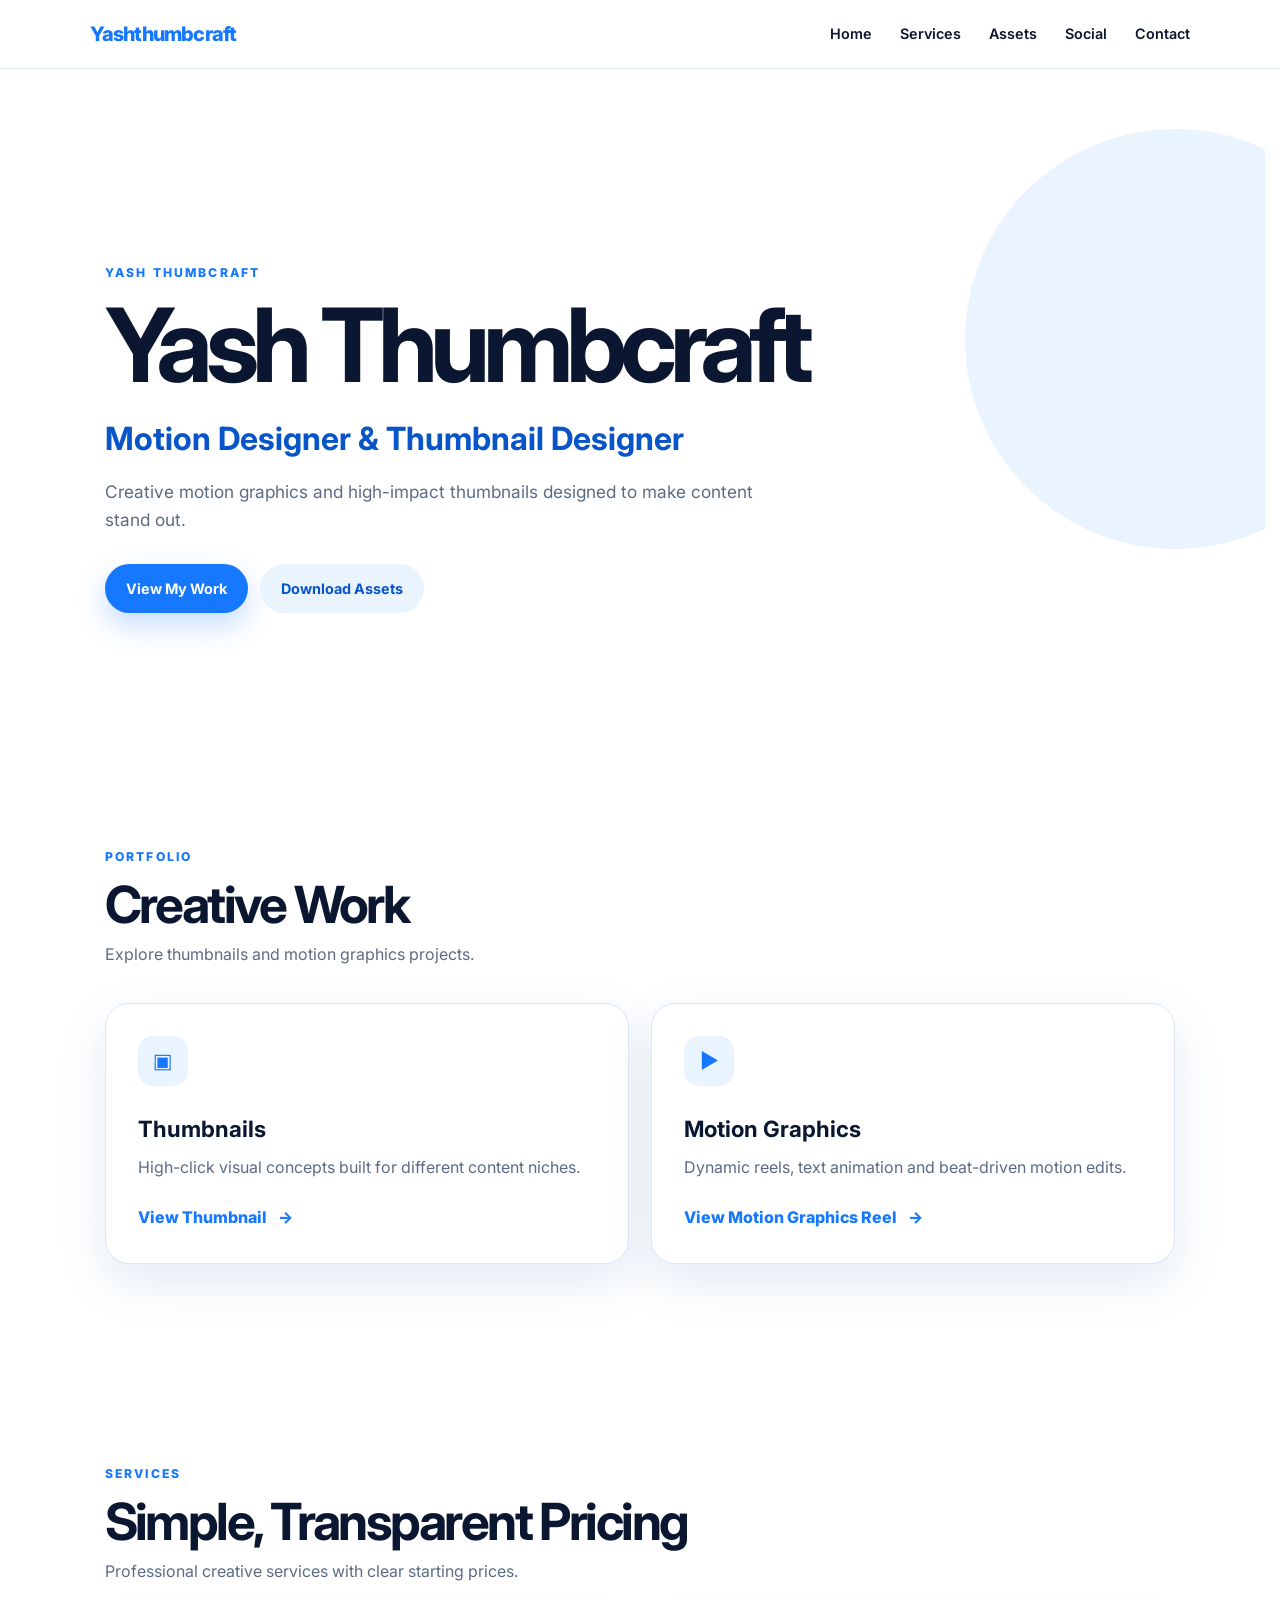
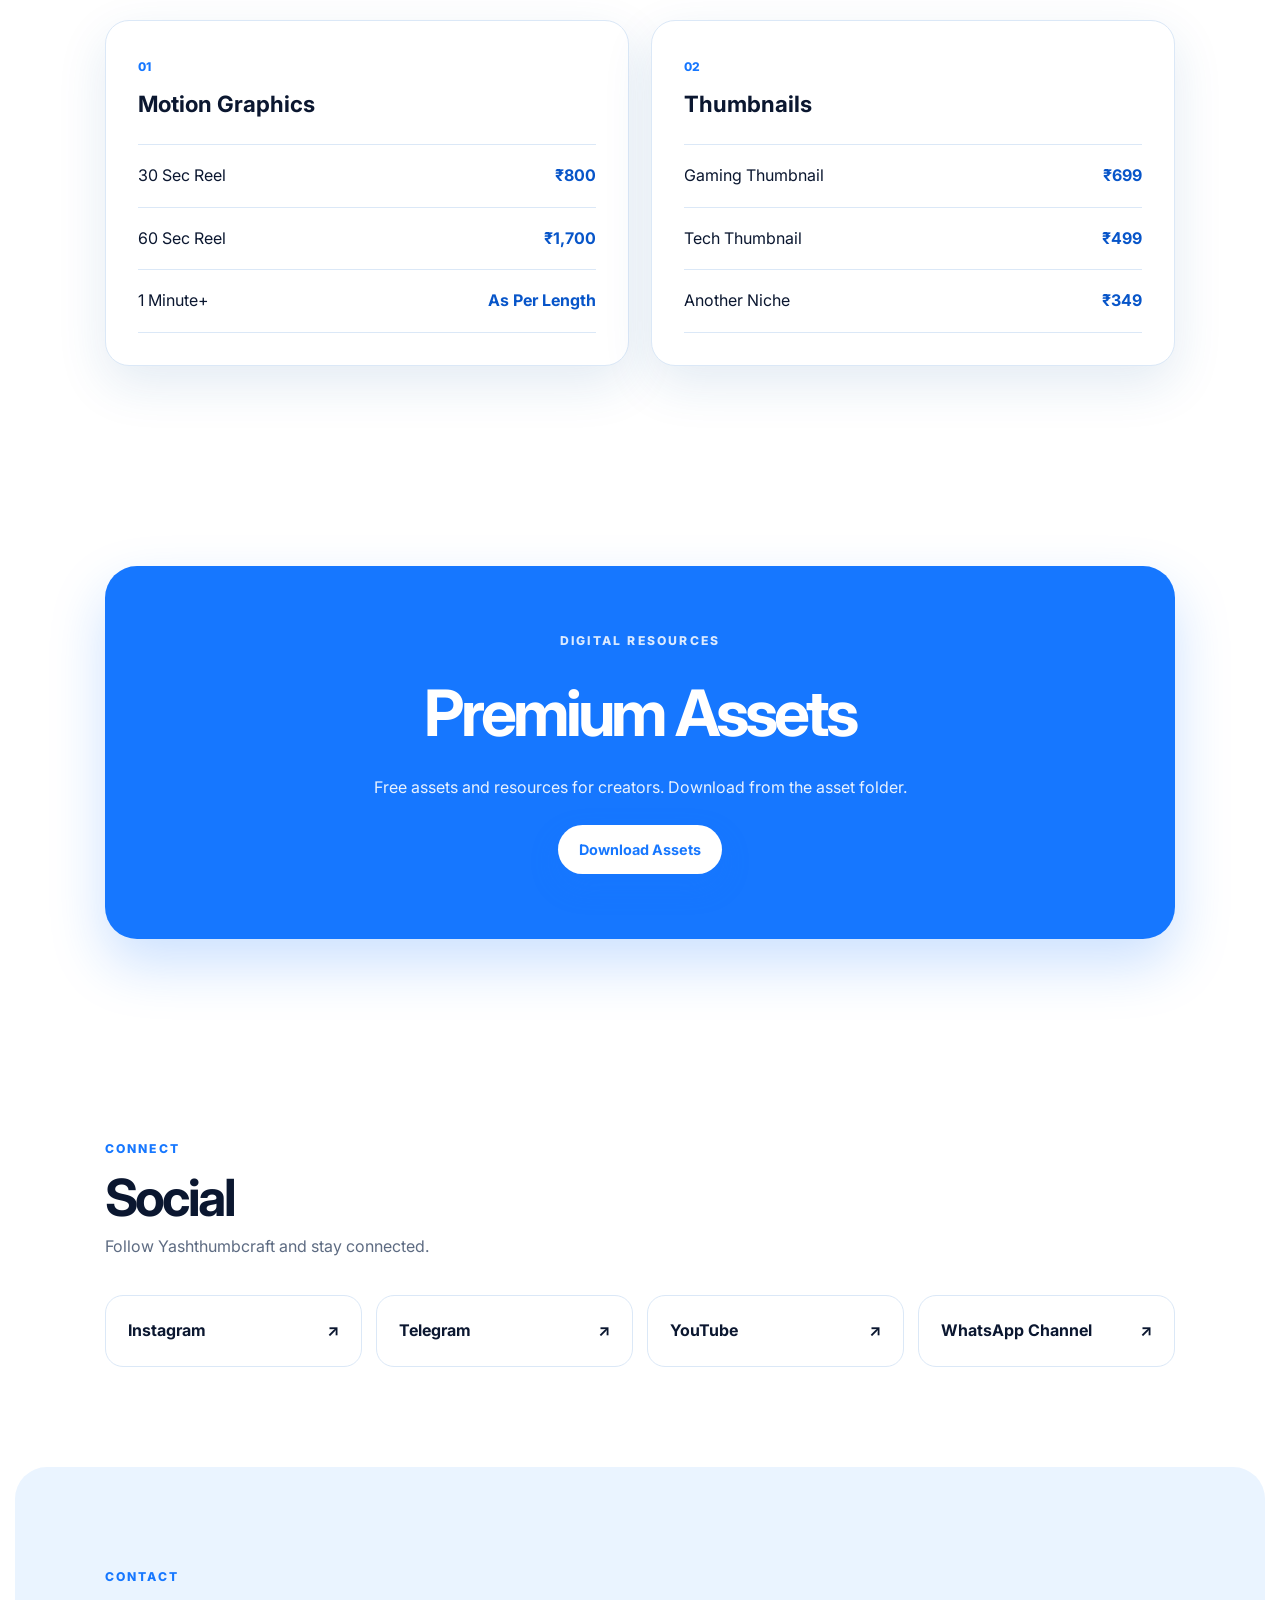
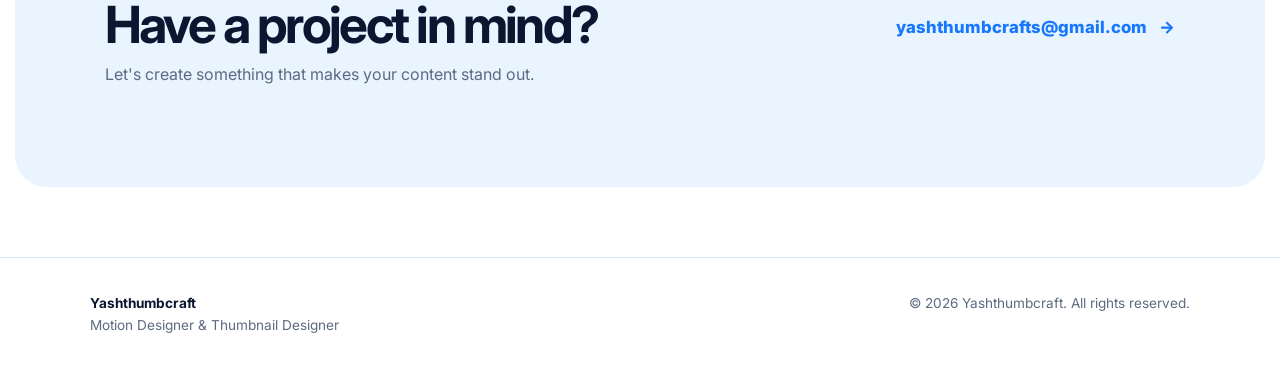
==== index.html @ d63b0fd4 "Add files via upload" ====
<!DOCTYPE html>
<html lang="en">
<head>
  <meta charset="UTF-8">
  <meta name="viewport" content="width=device-width, initial-scale=1.0">
  <meta name="description" content="Yash Thumbcraft — Motion Designer and Thumbnail Designer.">
  <title>Yashthumbcraft | Motion Designer & Thumbnail Designer</title>
  <link rel="stylesheet" href="style.css">
</head>
<body>
  <header class="navbar">
    <a class="logo" href="#home">Yashthumbcraft</a>
    <button class="menu-toggle" aria-label="Open menu">☰</button>
    <nav>
      <a href="#home">Home</a>
      <a href="#services">Services</a>
      <a href="#assets">Assets</a>
      <a href="#social">Social</a>
      <a href="#contact">Contact</a>
    </nav>
  </header>

  <main>
    <section id="home" class="hero section">
      <div class="hero-content">
        <p class="eyebrow">YASH THUMBCRAFT</p>
        <h1>Yash Thumbcraft</h1>
        <h2>Motion Designer &amp; Thumbnail Designer</h2>
        <p class="tagline">Creative motion graphics and high-impact thumbnails designed to make content stand out.</p>
        <div class="buttons">
          <a class="btn primary" href="https://www.instagram.com/yashthumbcraft?stkn=N2VtcW1meTJyOXEz" target="_blank" rel="noopener">View My Work</a>
          <a class="btn secondary" href="#assets">Download Assets</a>
        </div>
      </div>
    </section>

    <section class="section portfolio-intro">
      <div class="section-heading">
        <p class="eyebrow">PORTFOLIO</p>
        <h2>Creative Work</h2>
        <p>Explore thumbnails and motion graphics projects.</p>
      </div>
      <div class="portfolio-grid">
        <article class="feature-card">
          <div class="icon">▣</div>
          <h3>Thumbnails</h3>
          <p>High-click visual concepts built for different content niches.</p>
          <a class="text-btn" href="thumbnails.html">View Thumbnail <span>→</span></a>
        </article>
        <article class="feature-card">
          <div class="icon">▶</div>
          <h3>Motion Graphics</h3>
          <p>Dynamic reels, text animation and beat-driven motion edits.</p>
          <a class="text-btn" href="motion-graphics.html">View Motion Graphics Reel <span>→</span></a>
        </article>
      </div>
    </section>

    <section id="services" class="section">
      <div class="section-heading">
        <p class="eyebrow">SERVICES</p>
        <h2>Simple, Transparent Pricing</h2>
        <p>Professional creative services with clear starting prices.</p>
      </div>

      <div class="pricing-grid">
        <article class="price-card">
          <span class="card-label">01</span>
          <h3>Motion Graphics</h3>
          <ul class="price-list">
            <li><span>30 Sec Reel</span><strong>₹800</strong></li>
            <li><span>60 Sec Reel</span><strong>₹1,700</strong></li>
            <li><span>1 Minute+</span><strong>As Per Length</strong></li>
          </ul>
        </article>

        <article class="price-card">
          <span class="card-label">02</span>
          <h3>Thumbnails</h3>
          <ul class="price-list">
            <li><span>Gaming Thumbnail</span><strong>₹699</strong></li>
            <li><span>Tech Thumbnail</span><strong>₹499</strong></li>
            <li><span>Another Niche</span><strong>₹349</strong></li>
          </ul>
        </article>
      </div>
    </section>

    <section id="assets" class="section">
      <div class="asset-box">
        <p class="eyebrow">DIGITAL RESOURCES</p>
        <h2>Premium Assets</h2>
        <p>Free assets and resources for creators. Download from the asset folder.</p>
        <a class="btn primary" href="https://drive.google.com/drive/folders/1mlksCrn53QzqACTVrsHBhqFh2dDUMqbN" target="_blank" rel="noopener">Download Assets</a>
      </div>
    </section>

    <section id="social" class="section">
      <div class="section-heading">
        <p class="eyebrow">CONNECT</p>
        <h2>Social</h2>
        <p>Follow Yashthumbcraft and stay connected.</p>
      </div>
      <div class="social-grid">
        <a class="social-card" href="https://www.instagram.com/yashthumbcraft?stkn=N2VtcW1meTJyOXEz" target="_blank" rel="noopener"><span>Instagram</span><b>↗</b></a>
        <a class="social-card" href="https://t.me/yashthumbcraft" target="_blank" rel="noopener"><span>Telegram</span><b>↗</b></a>
        <a class="social-card" href="https://youtube.com/@yashthumbcraft?si=hMjY_SP5V50zQImK" target="_blank" rel="noopener"><span>YouTube</span><b>↗</b></a>
        <a class="social-card" href="https://whatsapp.com/channel/0029VbD3YMkE50UnWquLsM0a" target="_blank" rel="noopener"><span>WhatsApp Channel</span><b>↗</b></a>
      </div>
    </section>

    <section id="contact" class="section contact-section">
      <div>
        <p class="eyebrow">CONTACT</p>
        <h2>Have a project in mind?</h2>
        <p>Let's create something that makes your content stand out.</p>
      </div>
      <a class="email-link" href="mailto:yashthumbcrafts@gmail.com">yashthumbcrafts@gmail.com <span>→</span></a>
    </section>
  </main>

  <footer>
    <div>
      <strong>Yashthumbcraft</strong>
      <p>Motion Designer &amp; Thumbnail Designer</p>
    </div>
    <p>© 2026 Yashthumbcraft. All rights reserved.</p>
  </footer>
  <script src="script.js"></script>
</body>
</html>
---- style.css ----
@import url('https://fonts.googleapis.com/css2?family=Inter:wght@400;500;600;700;800&display=swap');

:root{
  --blue:#1677ff;
  --blue-dark:#0755c9;
  --blue-soft:#eaf4ff;
  --white:#ffffff;
  --ink:#0b1730;
  --muted:#5d6b82;
  --line:#dbe8f7;
  --shadow:0 18px 50px rgba(28,92,160,.12);
  --radius:24px;
}
*{box-sizing:border-box;margin:0;padding:0}
html{scroll-behavior:smooth}
body{font-family:Inter,system-ui,sans-serif;color:var(--ink);background:var(--white);line-height:1.6}
a{text-decoration:none;color:inherit}
.navbar{position:sticky;top:0;z-index:50;display:flex;align-items:center;justify-content:space-between;padding:18px 7%;background:rgba(255,255,255,.9);backdrop-filter:blur(16px);border-bottom:1px solid rgba(219,232,247,.75)}
.logo{font-weight:800;font-size:1.25rem;letter-spacing:-.04em;color:var(--blue)}
.navbar nav{display:flex;gap:28px;font-size:.9rem;font-weight:600}
.navbar nav a:hover,.back-link:hover{color:var(--blue)}
.menu-toggle{display:none;background:none;border:0;font-size:1.5rem;color:var(--ink)}
.back-link{font-size:.9rem;font-weight:700}
.section{padding:100px 7%;max-width:1250px;margin:auto}
.hero{min-height:82vh;display:flex;align-items:center;position:relative;overflow:hidden}
.hero:before{content:"";position:absolute;width:420px;height:420px;border-radius:50%;background:var(--blue-soft);right:-120px;top:60px;z-index:-1}
.hero-content{max-width:850px}
.eyebrow{color:var(--blue);font-size:.76rem;font-weight:800;letter-spacing:.18em;margin-bottom:12px}
.hero h1{font-size:clamp(3.2rem,8vw,7rem);line-height:.98;letter-spacing:-.07em;margin-bottom:18px}
.hero h2{font-size:clamp(1.2rem,2.5vw,2rem);color:var(--blue-dark);margin-bottom:14px}
.tagline{font-size:1.08rem;color:var(--muted);max-width:650px}
.buttons{display:flex;gap:12px;flex-wrap:wrap;margin-top:30px}
.btn{display:inline-flex;align-items:center;justify-content:center;padding:13px 21px;border-radius:999px;font-weight:700;font-size:.9rem;transition:.25s ease}
.btn:hover{transform:translateY(-2px)}
.primary{background:var(--blue);color:#fff;box-shadow:0 12px 28px rgba(22,119,255,.25)}
.primary:hover{background:var(--blue-dark)}
.secondary{background:var(--blue-soft);color:var(--blue-dark)}
.section-heading{margin-bottom:35px;max-width:720px}
.section-heading h1,.section-heading h2{font-size:clamp(2rem,4vw,3.4rem);line-height:1.05;letter-spacing:-.05em;margin-bottom:10px}
.section-heading p:not(.eyebrow){color:var(--muted)}
.portfolio-intro{padding-top:40px}
.portfolio-grid,.pricing-grid{display:grid;grid-template-columns:repeat(2,1fr);gap:22px}
.feature-card,.price-card{border:1px solid var(--line);border-radius:var(--radius);padding:32px;background:#fff;box-shadow:var(--shadow);transition:.25s ease}
.feature-card:hover,.price-card:hover{transform:translateY(-5px)}
.icon{width:50px;height:50px;display:grid;place-items:center;background:var(--blue-soft);color:var(--blue);border-radius:15px;font-size:1.3rem;margin-bottom:25px}
.feature-card h3,.price-card h3{font-size:1.4rem;margin-bottom:8px}
.feature-card p{color:var(--muted);margin-bottom:25px}
.text-btn{font-weight:800;color:var(--blue)}
.text-btn span{margin-left:8px}
.card-label{font-size:.75rem;color:var(--blue);font-weight:800}
.price-card h3{margin:8px 0 22px}
.price-list{list-style:none;border-top:1px solid var(--line)}
.price-list li{display:flex;justify-content:space-between;gap:20px;padding:18px 0;border-bottom:1px solid var(--line)}
.price-list strong{color:var(--blue-dark);text-align:right}
.asset-box{background:var(--blue);color:#fff;border-radius:32px;padding:65px 45px;text-align:center;box-shadow:0 25px 55px rgba(22,119,255,.22)}
.asset-box .eyebrow{color:#dbeaff}
.asset-box h2{font-size:clamp(2.2rem,5vw,4rem);letter-spacing:-.06em;margin-bottom:10px}
.asset-box p:not(.eyebrow){max-width:600px;margin:0 auto 25px;color:#e8f2ff}
.asset-box .primary{background:#fff;color:var(--blue)}
.social-grid{display:grid;grid-template-columns:repeat(4,1fr);gap:14px}
.social-card{padding:22px;border:1px solid var(--line);border-radius:18px;display:flex;justify-content:space-between;font-weight:700;background:#fff;transition:.25s}
.social-card:hover{border-color:var(--blue);color:var(--blue);transform:translateY(-3px)}
.contact-section{display:flex;justify-content:space-between;align-items:center;gap:30px;background:var(--blue-soft);border-radius:32px;margin-bottom:70px}
.contact-section h2{font-size:clamp(2rem,4vw,3.5rem);letter-spacing:-.05em;line-height:1.05;margin-bottom:10px}
.contact-section p:not(.eyebrow){color:var(--muted)}
.email-link{font-size:1.05rem;font-weight:800;color:var(--blue);white-space:nowrap}
.email-link span{margin-left:8px}
footer{padding:35px 7%;border-top:1px solid var(--line);display:flex;justify-content:space-between;gap:20px;color:var(--muted);font-size:.85rem}
footer strong{color:var(--ink)}
.subpage{min-height:80vh}
.thumbnail-grid{display:grid;grid-template-columns:repeat(3,1fr);gap:20px}
.thumbnail-grid figure{border:1px solid var(--line);border-radius:20px;overflow:hidden;background:#fff;box-shadow:var(--shadow)}
.thumbnail-grid img{display:block;width:100%;aspect-ratio:16/10;object-fit:cover;background:var(--blue-soft)}
.thumbnail-grid figcaption{padding:14px 16px;font-weight:700}
.thumbnail-grid figure.missing img{display:block}
.video-grid{display:grid;grid-template-columns:repeat(3,1fr);gap:20px}
.video-card{border:1px solid var(--line);border-radius:20px;overflow:hidden;background:#fff;box-shadow:var(--shadow)}
.video-card video{width:100%;display:block;aspect-ratio:16/10;background:#071225}
.video-card h3{padding:15px 17px}
.center-btn{margin-top:30px}
@media(max-width:800px){
  .navbar nav{display:none;position:absolute;top:70px;left:0;right:0;background:#fff;border-bottom:1px solid var(--line);padding:20px 7%;flex-direction:column;gap:18px}
  .navbar nav.open{display:flex}
  .menu-toggle{display:block}
  .portfolio-grid,.pricing-grid,.thumbnail-grid,.video-grid{grid-template-columns:1fr}
  .social-grid{grid-template-columns:1fr 1fr}
  .contact-section{display:block}
  .email-link{display:block;margin-top:25px;white-space:normal}
}
@media(max-width:480px){
  .section{padding:75px 5%}
  .navbar{padding:16px 5%}
  .hero h1{font-size:3.3rem}
  .social-grid{grid-template-columns:1fr}
  .asset-box{padding:50px 24px}
  footer{padding:28px 5%;display:block}
  footer p{margin-top:8px}
}
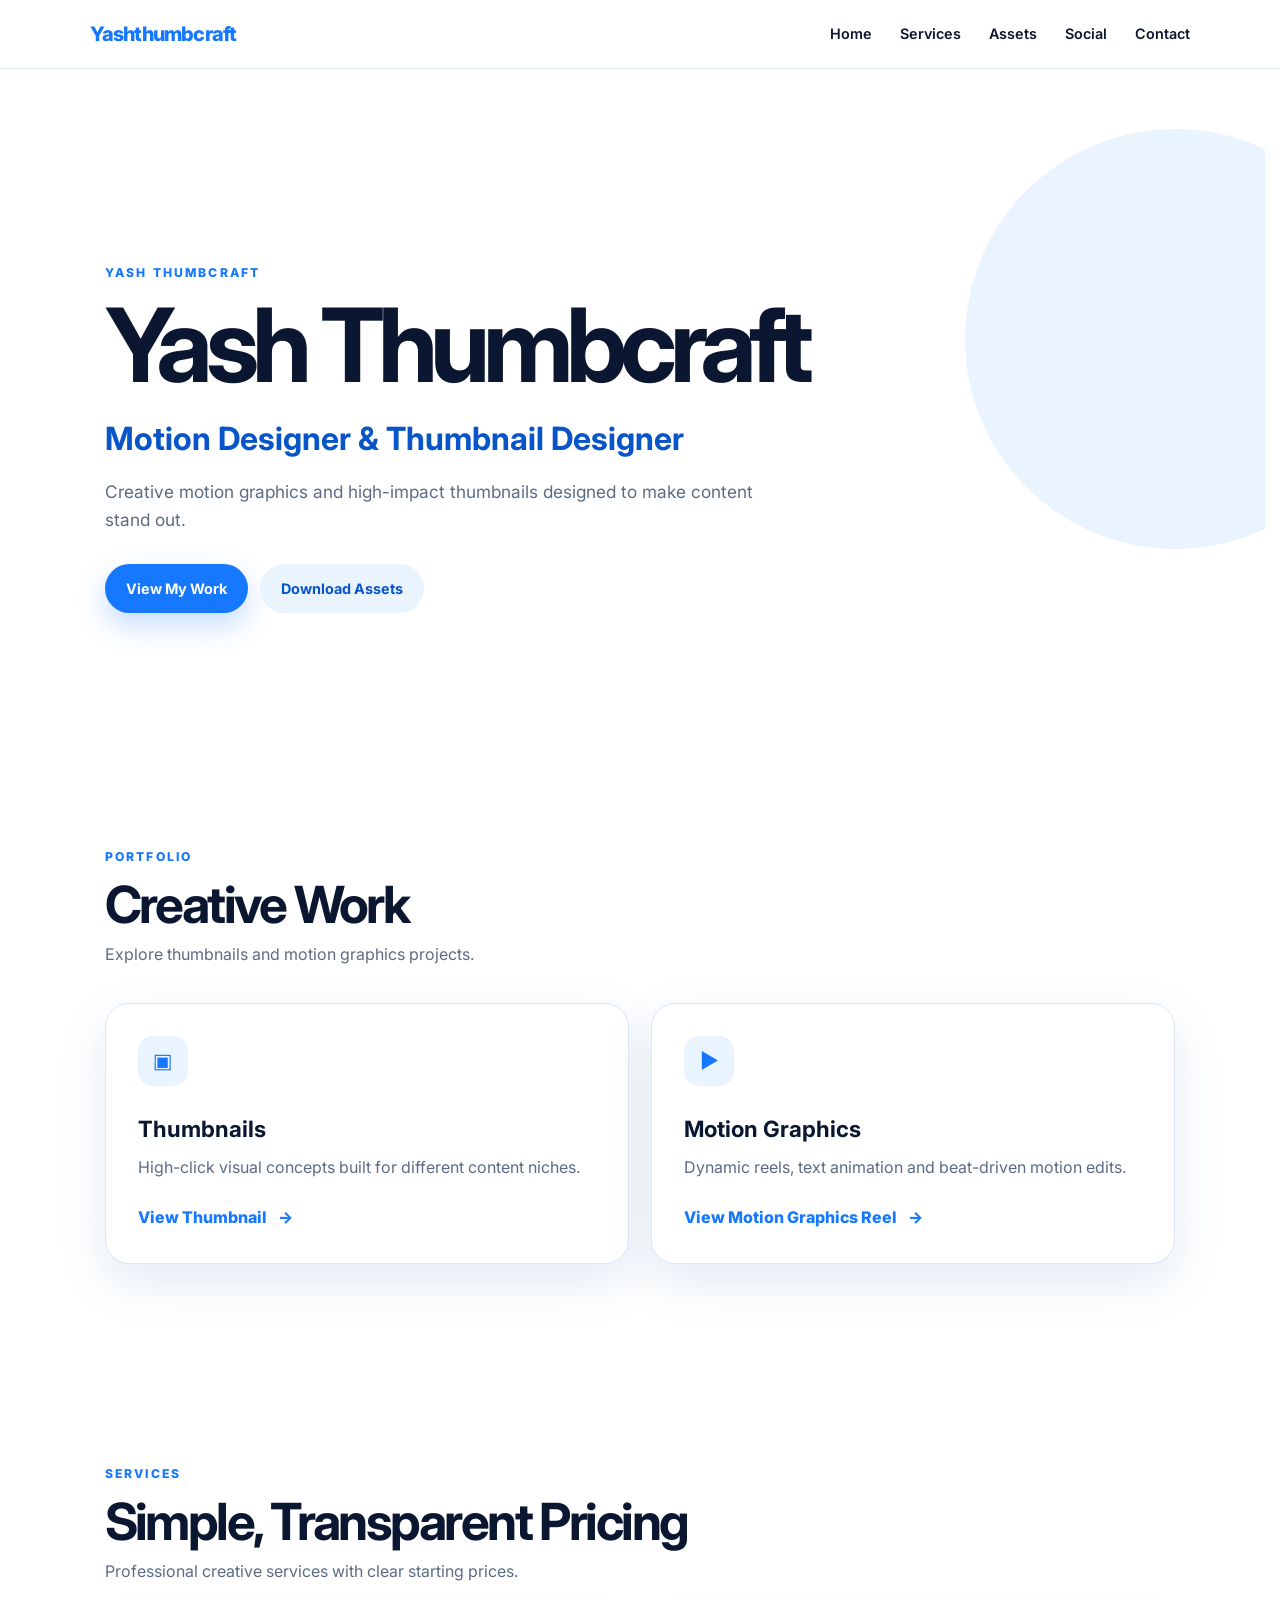
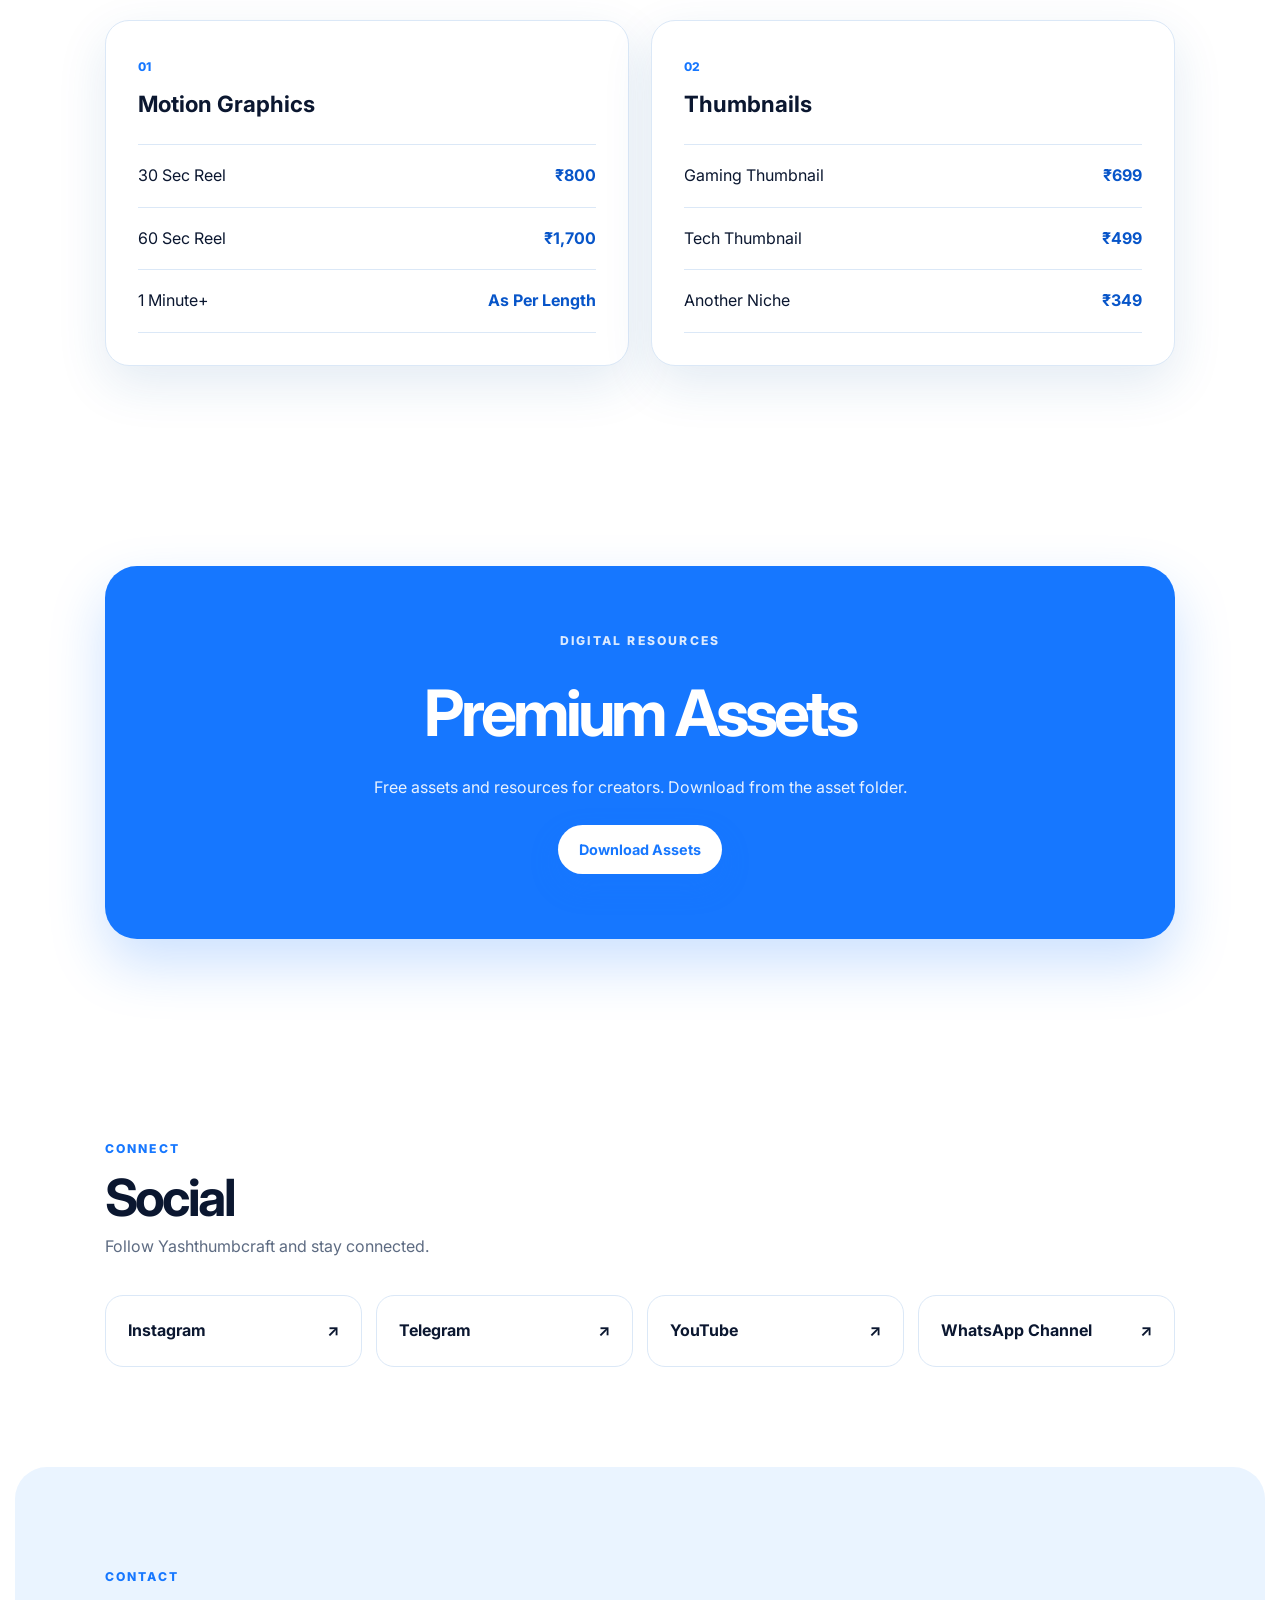
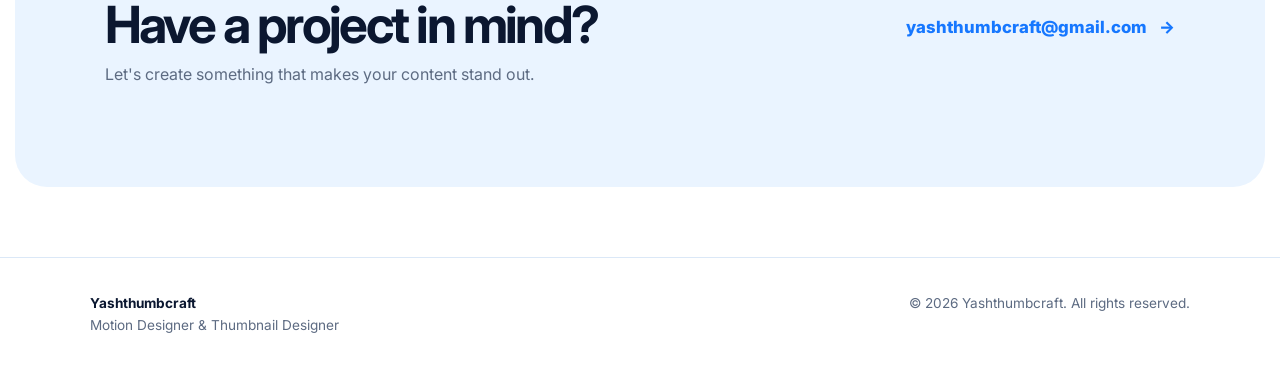
==== commit cfb0aa89: "Update index.html" ====
--- a/index.html
+++ b/index.html
@@ -115,7 +115,7 @@
         <h2>Have a project in mind?</h2>
         <p>Let's create something that makes your content stand out.</p>
       </div>
-      <a class="email-link" href="mailto:yashthumbcrafts@gmail.com">yashthumbcrafts@gmail.com <span>→</span></a>
+      <a class="email-link" href="mailto:yashthumbcraft@gmail.com">yashthumbcraft@gmail.com <span>→</span></a>
     </section>
   </main>
 
